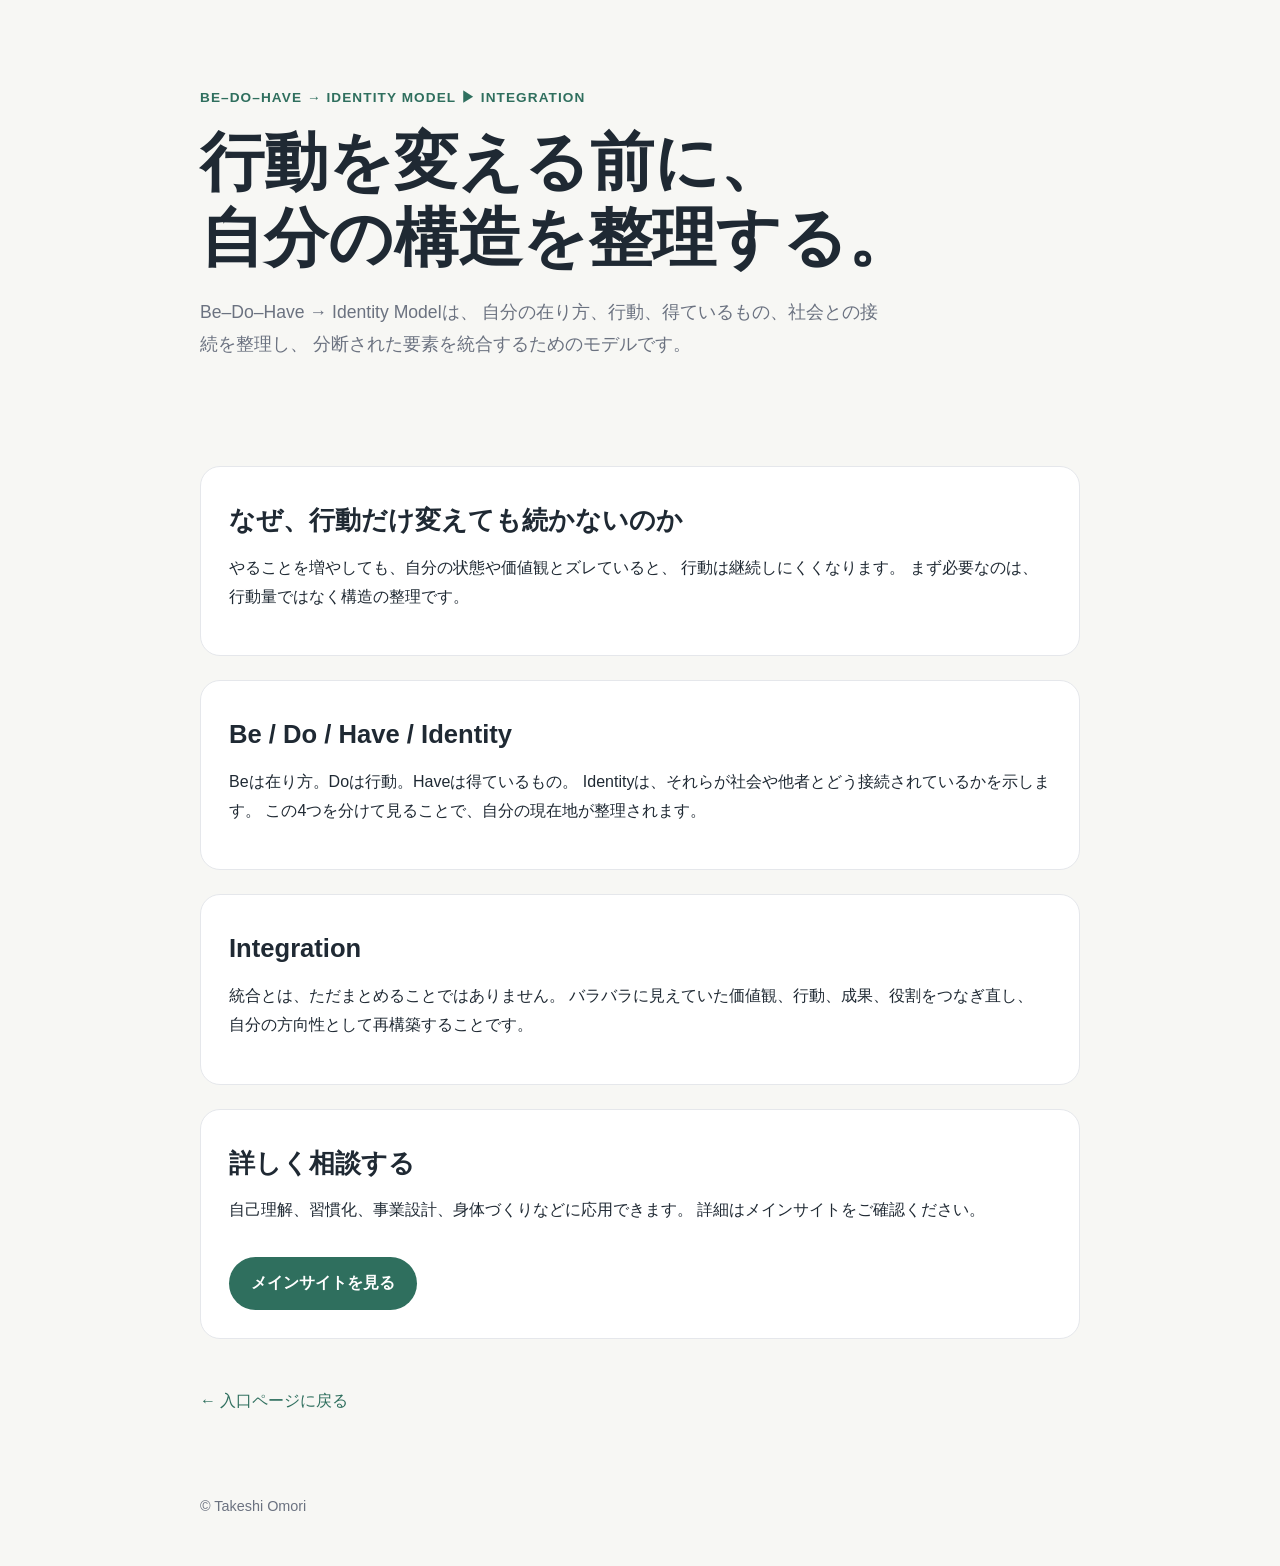
==== be-do-have-identity/index.html @ 4b7020f9 "Create index.html" ====
<!doctype html>
<html lang="ja">
<head>
  <meta charset="utf-8">
  <meta name="viewport" content="width=device-width, initial-scale=1">
  <title>Be–Do–Have → Identity Model ▶︎ Integration</title>
  <meta name="description" content="Be–Do–Have → Identity Modelは、在り方・行動・成果・社会的接続を統合するための自己理解モデルです。">
  <link rel="stylesheet" href="../style.css">
</head>
<body>

<header class="hero">
  <p class="eyebrow">Be–Do–Have → Identity Model ▶︎ Integration</p>
  <h1>行動を変える前に、<br>自分の構造を整理する。</h1>
  <p class="lead">
    Be–Do–Have → Identity Modelは、
    自分の在り方、行動、得ているもの、社会との接続を整理し、
    分断された要素を統合するためのモデルです。
  </p>
</header>

<main>

  <section class="section">
    <h2>なぜ、行動だけ変えても続かないのか</h2>
    <p>
      やることを増やしても、自分の状態や価値観とズレていると、
      行動は継続しにくくなります。
      まず必要なのは、行動量ではなく構造の整理です。
    </p>
  </section>

  <section class="section">
    <h2>Be / Do / Have / Identity</h2>
    <p>
      Beは在り方。Doは行動。Haveは得ているもの。
      Identityは、それらが社会や他者とどう接続されているかを示します。
      この4つを分けて見ることで、自分の現在地が整理されます。
    </p>
  </section>

  <section class="section">
    <h2>Integration</h2>
    <p>
      統合とは、ただまとめることではありません。
      バラバラに見えていた価値観、行動、成果、役割をつなぎ直し、
      自分の方向性として再構築することです。
    </p>
  </section>

  <section class="section">
    <h2>詳しく相談する</h2>
    <p>
      自己理解、習慣化、事業設計、身体づくりなどに応用できます。
      詳細はメインサイトをご確認ください。
    </p>
    <a class="cta" href="https://largeforest.com">メインサイトを見る</a>
  </section>

  <a class="back" href="../">← 入口ページに戻る</a>

</main>

<footer>
  <p>© Takeshi Omori</p>
</footer>

</body>
</html>
---- style.css ----
:root {
  --text: #1f2933;
  --muted: #6b7280;
  --bg: #f7f7f4;
  --card: #ffffff;
  --accent: #2f6f5e;
  --border: #e5e7eb;
}

* {
  box-sizing: border-box;
}

body {
  margin: 0;
  font-family: -apple-system, BlinkMacSystemFont, "Hiragino Sans", "Yu Gothic", sans-serif;
  color: var(--text);
  background: var(--bg);
  line-height: 1.8;
}

header,
main,
footer {
  max-width: 920px;
  margin: 0 auto;
  padding: 32px 20px;
}

.hero {
  padding-top: 72px;
}

.eyebrow,
.label {
  color: var(--accent);
  font-size: 0.85rem;
  font-weight: 700;
  letter-spacing: 0.08em;
  text-transform: uppercase;
}

h1 {
  font-size: clamp(2rem, 6vw, 4rem);
  line-height: 1.2;
  margin: 8px 0 20px;
}

h2 {
  font-size: 1.6rem;
  line-height: 1.35;
  margin: 8px 0 12px;
}

.lead {
  font-size: 1.1rem;
  color: var(--muted);
  max-width: 680px;
}

.grid {
  display: grid;
  grid-template-columns: repeat(auto-fit, minmax(260px, 1fr));
  gap: 20px;
}

.card {
  display: block;
  padding: 28px;
  background: var(--card);
  border: 1px solid var(--border);
  border-radius: 20px;
  text-decoration: none;
  color: inherit;
  box-shadow: 0 8px 24px rgba(0,0,0,0.04);
}

.card:hover {
  transform: translateY(-2px);
  transition: 0.2s ease;
}

.section {
  background: var(--card);
  border: 1px solid var(--border);
  border-radius: 20px;
  padding: 28px;
  margin: 24px 0;
}

.cta {
  display: inline-block;
  margin-top: 16px;
  padding: 12px 22px;
  background: var(--accent);
  color: #fff;
  text-decoration: none;
  border-radius: 999px;
  font-weight: 700;
}

.back {
  display: inline-block;
  margin-top: 24px;
  color: var(--accent);
  text-decoration: none;
}

footer {
  color: var(--muted);
  font-size: 0.9rem;
}
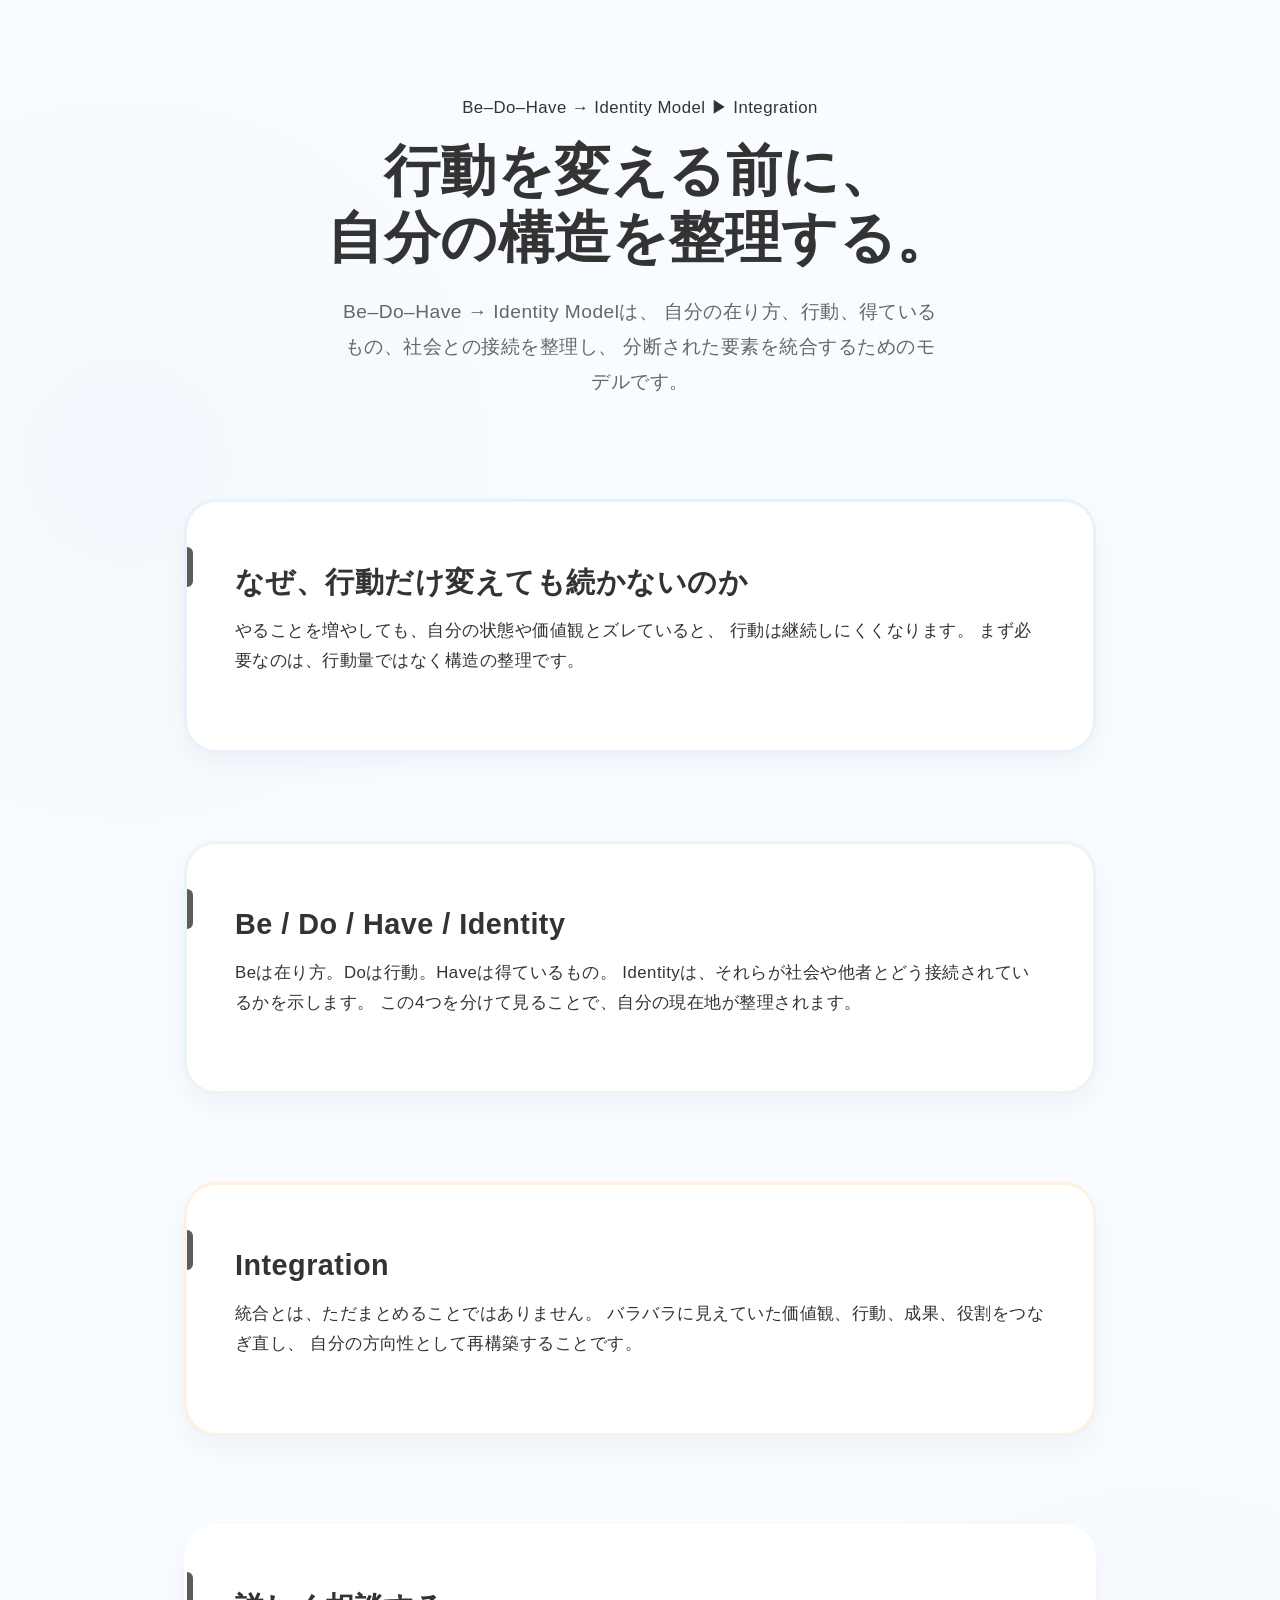
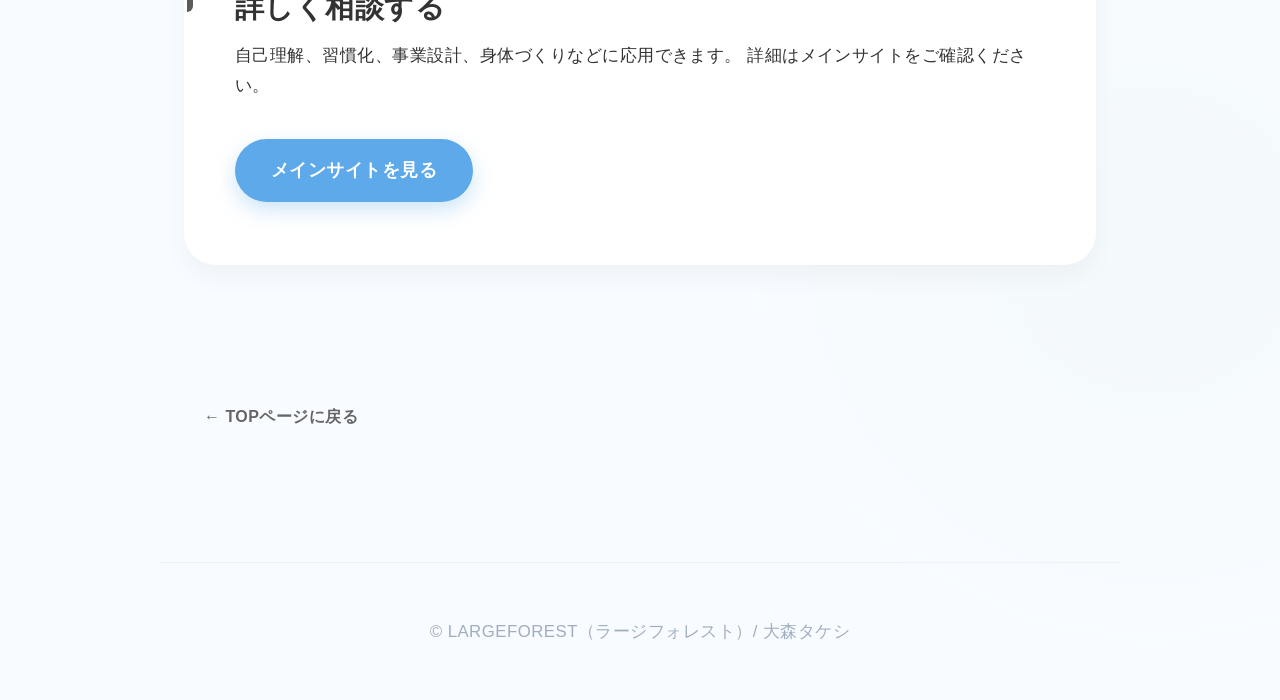
==== commit 71e13b51: "Update index.html GoogleAI2" ====
--- a/be-do-have-identity/index.html
+++ b/be-do-have-identity/index.html
@@ -19,7 +19,7 @@
   </p>
 </header>
 
-<main>
+<main class="stack">  <!-- stackというクラスを付ける（任意） -->
 
   <section class="section">
     <h2>なぜ、行動だけ変えても続かないのか</h2>
@@ -57,13 +57,15 @@
     <a class="cta" href="https://largeforest.com">メインサイトを見る</a>
   </section>
 
-  <a class="back" href="../">← 入口ページに戻る</a>
+  <a class="back" href="../">← TOPページに戻る</a>
 
 </main>
 
 <footer>
-  <p>© Takeshi Omori</p>
+  <p>© LARGEFOREST（ラージフォレスト）/ 大森タケシ</p>
 </footer>
 
 </body>
 </html>
+
+
--- a/style.css
+++ b/style.css
@@ -1,10 +1,19 @@
 :root {
-  --text: #1f2933;
-  --muted: #6b7280;
-  --bg: #f7f7f4;
+  /* Gemini */
+  /* 画像のトーンに合わせたカラーパレット */
+  --text: #333333;
+  --muted: #666666;
+  --bg: #f8fbff; /* ほんのり青みのある、目に優しい白 */
   --card: #ffffff;
-  --accent: #2f6f5e;
-  --border: #e5e7eb;
+  --border: #edf2f7;
+  --shadow: 0 12px 24px rgba(0, 0, 0, 0.04);
+
+  /* 画像の各カテゴリ色を再現 */
+  --blue: #5da9e9;   /* 視覚思考者 */
+  --green: #6bc7a6;  /* 言語思考者 */
+  --orange: #f3a447; /* 身体感覚思考者 */
+  --purple: #a78bfa; /* 非記号的思考者 */
+  --accent: var(--blue);
 }
 
 * {
@@ -13,100 +22,214 @@
 
 body {
   margin: 0;
-  font-family: -apple-system, BlinkMacSystemFont, "Hiragino Sans", "Yu Gothic", sans-serif;
+  /* 日本語でも丸みを帯びた印象になるフォント指定 */
+  font-family: 
+    "Hiragino Maru Gothic ProN", 
+    "Yu Gothic UI", 
+    "Noto Sans JP", 
+    sans-serif;
   color: var(--text);
-  background: var(--bg);
+  background-color: var(--bg);
+  /* 画像の背景にある柔らかい装飾をイメージした背景 */
+  background-image: 
+    radial-gradient(circle at 10% 20%, rgba(93, 169, 233, 0.03) 0%, transparent 20%),
+    radial-gradient(circle at 90% 80%, rgba(107, 199, 166, 0.03) 0%, transparent 20%);
   line-height: 1.8;
+  letter-spacing: 0.03em;
 }
 
 header,
 main,
 footer {
-  max-width: 920px;
+  max-width: 960px; /* 少し狭めて情報を中央に凝縮 */
   margin: 0 auto;
-  padding: 32px 20px;
+  padding: 40px 24px;
 }
 
 .hero {
-  padding-top: 72px;
-}
-
-.eyebrow,
+  text-align: center; /* 中央寄せで「見る」サイトの印象を強める */
+  padding-top: 80px;
+  padding-bottom: 60px;
+}
+
+/* 英語のサブタイトルなどに使うラベル */
 .label {
+  display: inline-block;
   color: var(--accent);
-  font-size: 0.85rem;
+  font-size: 1rem;
   font-weight: 700;
-  letter-spacing: 0.08em;
-  text-transform: uppercase;
+  margin-bottom: 8px;
 }
 
 h1 {
-  font-size: clamp(2rem, 6vw, 4rem);
+  font-size: clamp(2rem, 5vw, 3.5rem);
   line-height: 1.2;
-  margin: 8px 0 20px;
+  margin: 10px 0 24px;
+  font-weight: 800;
+  color: var(--text);
 }
 
 h2 {
-  font-size: 1.6rem;
-  line-height: 1.35;
-  margin: 8px 0 12px;
+  font-size: 1.8rem;
+  line-height: 1.4;
+  margin: 0 0 12px;
+  font-weight: 800;
+  display: flex;
+  align-items: center;
+  gap: 12px;
+}
+
+/* 説明文を読みやすく */
+p {
+  margin: 0.8em 0;
+  font-size: 1.05rem;
 }
 
 .lead {
-  font-size: 1.1rem;
+  font-size: 1.2rem;
   color: var(--muted);
-  max-width: 680px;
+  margin: 0 auto;
+  max-width: 600px;
 }
 
 .grid {
   display: grid;
-  grid-template-columns: repeat(auto-fit, minmax(260px, 1fr));
-  gap: 20px;
-}
-
-.card {
-  display: block;
-  padding: 28px;
+  grid-template-columns: repeat(auto-fit, minmax(300px, 1fr));
+  gap: 32px;
+  margin-top: 40px;
+}
+
+/* カードのデザインを画像のような「浮き出たパネル」風に */
+.card,
+.section {
+  position: relative;
   background: var(--card);
-  border: 1px solid var(--border);
-  border-radius: 20px;
-  text-decoration: none;
-  color: inherit;
-  box-shadow: 0 8px 24px rgba(0,0,0,0.04);
-}
-
+  border: 3px solid transparent; /* デフォルトは透明 */
+  border-radius: 32px; /* 大きめの角丸 */
+  padding: 60px 48px; /* 上下を60px、左右を48pxに広げる */
+  box-shadow: var(--shadow);
+  transition: transform 0.3s ease, box-shadow 0.3s ease;
+
+   /* セクション同士の間に隙間を作るために追加 */
+  margin-bottom: 40px; 
+}
+
+/* ホバー時の動きを優しく */
 .card:hover {
-  transform: translateY(-2px);
-  transition: 0.2s ease;
-}
-
-.section {
-  background: var(--card);
-  border: 1px solid var(--border);
-  border-radius: 20px;
-  padding: 28px;
-  margin: 24px 0;
-}
-
+  transform: translateY(-5px);
+  box-shadow: 0 20px 40px rgba(0, 0, 0, 0.06);
+}
+
+/* 画像のようにカテゴリごとに色分け */
+.card:nth-child(1), .section:nth-of-type(1) { 
+  border-color: rgba(93, 169, 233, 0.15); 
+}
+.card:nth-child(1) h2 { color: var(--blue); }
+
+.card:nth-child(2), .section:nth-of-type(2) { 
+  border-color: rgba(107, 199, 166, 0.15); 
+}
+.card:nth-child(2) h2 { color: var(--green); }
+
+.card:nth-child(3), .section:nth-of-type(3) { 
+  border-color: rgba(243, 164, 71, 0.15); 
+}
+.card:nth-child(3) h2 { color: var(--orange); }
+
+/* 装飾用のバー（画像のアイコン横の線をイメージ） */
+.card::before,
+.section::before {
+  content: "";
+  position: absolute;
+  left: 0;
+  top: 45px;
+  width: 6px;
+  height: 40px;
+  border-radius: 0 10px 10px 0;
+  background: currentColor;
+  opacity: 0.8;
+}
+
+/* ボタン（CTA）のデザイン */
 .cta {
-  display: inline-block;
-  margin-top: 16px;
-  padding: 12px 22px;
+  display: inline-flex;
+  align-items: center;
+  justify-content: center;
+  margin-top: 24px;
+  padding: 16px 36px;
   background: var(--accent);
   color: #fff;
   text-decoration: none;
-  border-radius: 999px;
-  font-weight: 700;
-}
-
+  border-radius: 50px;
+  font-weight: 800;
+  font-size: 1.1rem;
+  box-shadow: 0 8px 20px rgba(93, 169, 233, 0.3);
+  transition: all 0.2s ease;
+}
+
+.cta:hover {
+  filter: brightness(1.05);
+  transform: scale(1.02);
+}
+
+
+/* 全てのリンクから下線を消し、色は親要素に合わせる */
+a {
+  text-decoration: none;
+  color: inherit;
+  transition: opacity 0.2s ease;
+  display: inline-block; /* 念のため */
+}
+
+/* ホバー時も下線を出さない */
+a:hover, a:focus, a:active {
+  text-decoration: none;
+  outline: none;
+}
+
+/* カード要素としてのaタグを確実に制御 */
+.card {
+  text-decoration: none;
+  display: block; /* カード全体をリンクにするため */
+}
+
+
+/* さらに見栄えを良くするためのヒント */
+
+.stack {
+  display: flex;
+  flex-direction: column;
+  gap: 48px; /* これだけでセクション間の隙間が一律で設定できます */
+}
+
+
+footer {
+  text-align: center;
+  margin-top: 80px;
+  color: #a0aec0;
+  font-size: 0.95rem;
+  border-top: 1px solid var(--border);
+}
+
+/* --- CSSの末尾などに追記 --- */
+
+/* main直下のsectionに間隔を持たせる */
+main > .section:last-of-type {
+  margin-bottom: 60px; /* 最後のセクションの下だけ少し広めに */
+}
+
+/* 「戻る」ボタンのデザイン調整 */
 .back {
   display: inline-block;
-  margin-top: 24px;
-  color: var(--accent);
-  text-decoration: none;
-}
-
-footer {
+  margin-top: 20px;
+  padding: 10px 20px;
   color: var(--muted);
-  font-size: 0.9rem;
-}
+  text-decoration: none;
+  font-weight: bold;
+}
+
+.back:hover {
+  color: var(--text);
+  text-decoration: underline;
+}
+
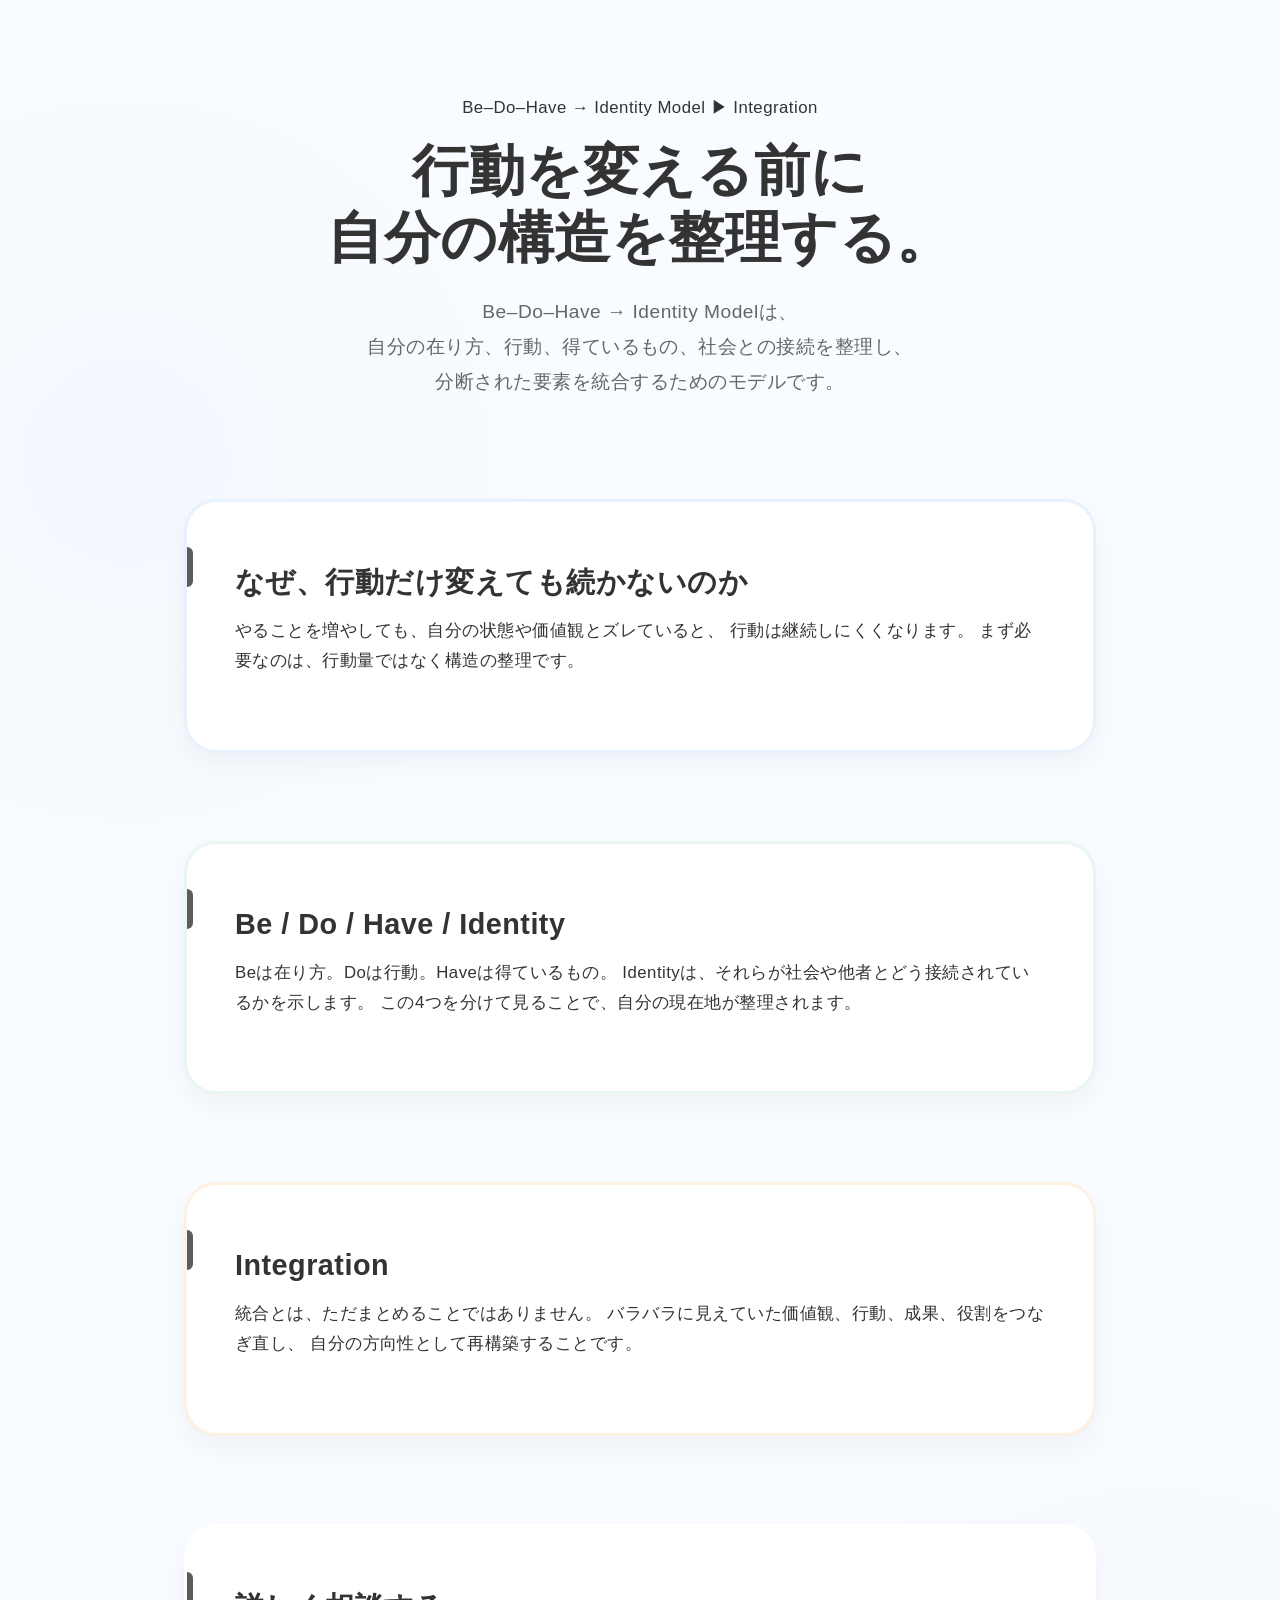
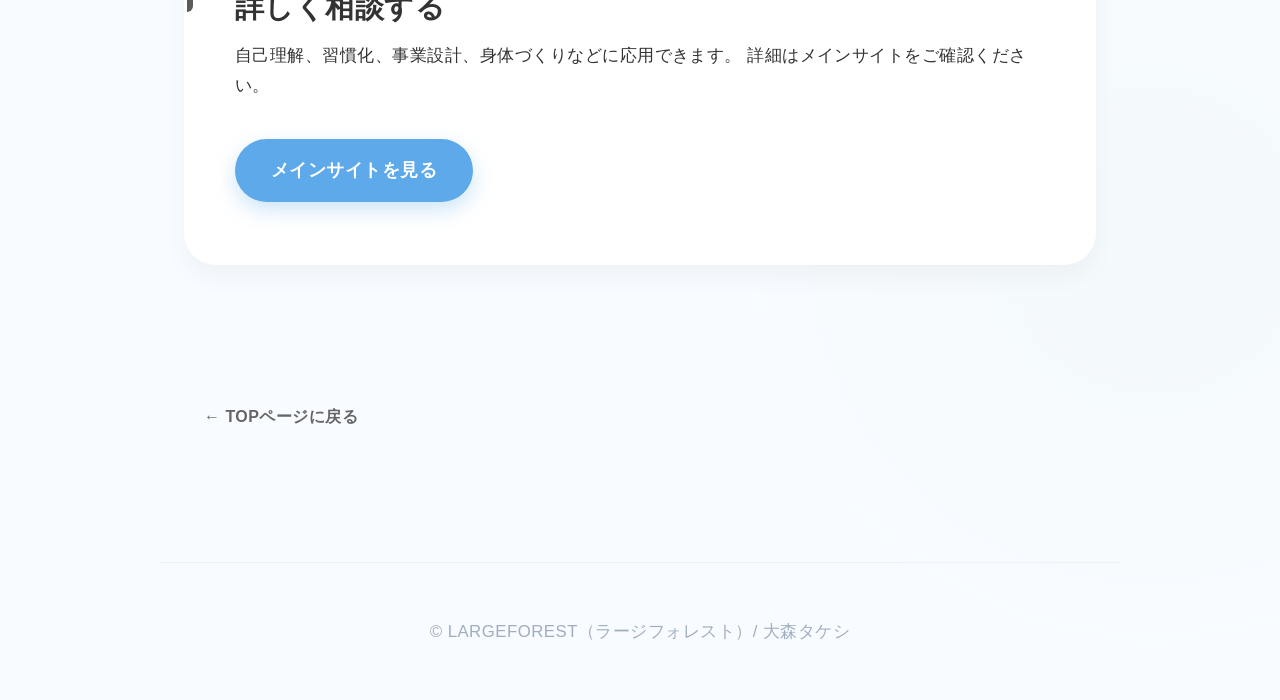
==== commit c876dfbf: "Update index.html" ====
--- a/be-do-have-identity/index.html
+++ b/be-do-have-identity/index.html
@@ -3,7 +3,7 @@
 <head>
   <meta charset="utf-8">
   <meta name="viewport" content="width=device-width, initial-scale=1">
-  <title>Be–Do–Have → Identity Model ▶︎ Integration</title>
+  <title>Be–Do–Have → Identity Model</title>
   <meta name="description" content="Be–Do–Have → Identity Modelは、在り方・行動・成果・社会的接続を統合するための自己理解モデルです。">
   <link rel="stylesheet" href="../style.css">
 </head>
@@ -11,10 +11,10 @@
 
 <header class="hero">
   <p class="eyebrow">Be–Do–Have → Identity Model ▶︎ Integration</p>
-  <h1>行動を変える前に、<br>自分の構造を整理する。</h1>
+  <h1>行動を変える前に<br>自分の構造を整理する。</h1>
   <p class="lead">
-    Be–Do–Have → Identity Modelは、
-    自分の在り方、行動、得ているもの、社会との接続を整理し、
+    Be–Do–Have → Identity Modelは、<br>
+    自分の在り方、行動、得ているもの、社会との接続を整理し、<br>
     分断された要素を統合するためのモデルです。
   </p>
 </header>
